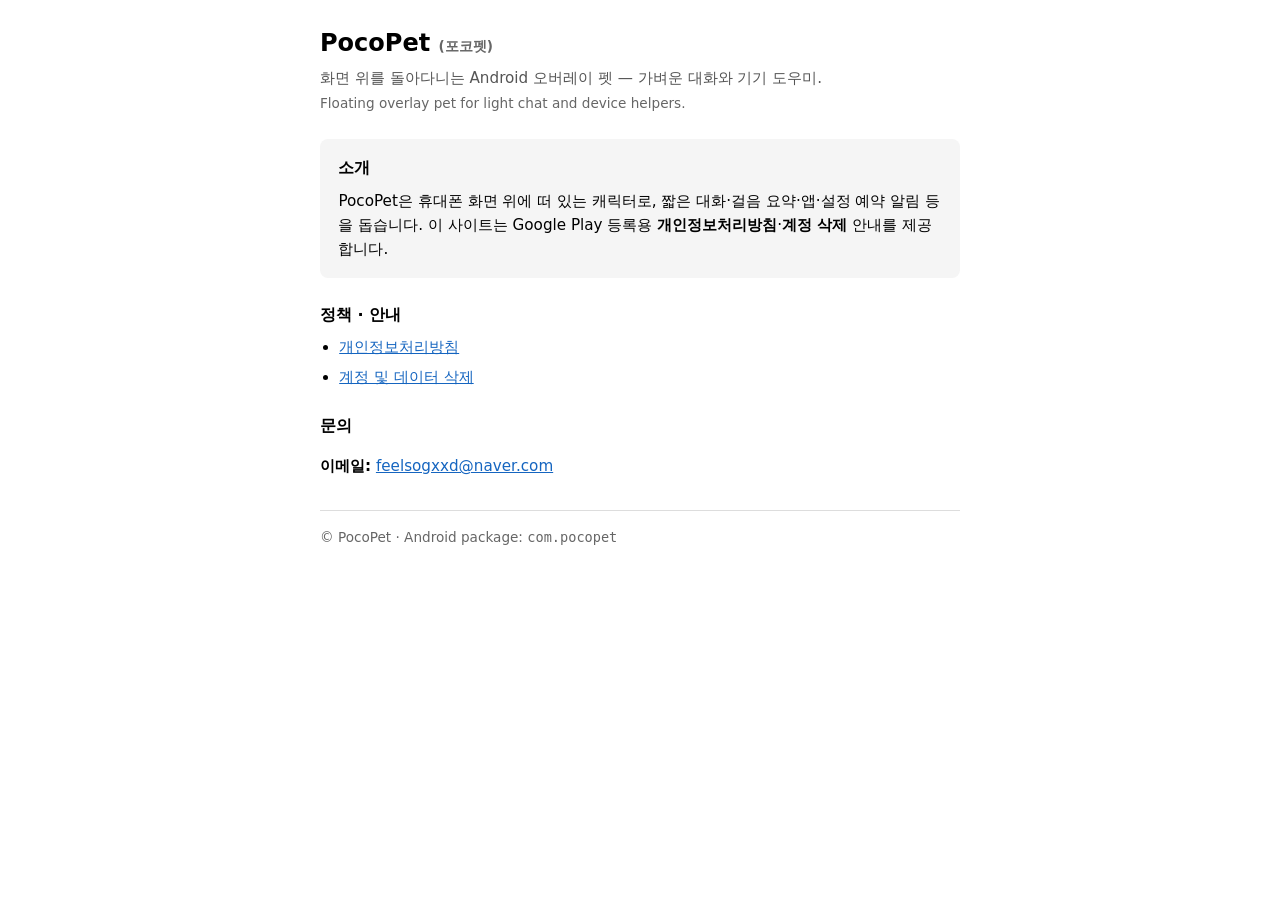
==== index.html @ 8c4f7379 "chore: publish PocoPet policy pages for Play Console Co-authored-by: Cursor <cursoragent@cursor.com>" ====
<!DOCTYPE html>
<html lang="ko">
<head>
  <meta charset="utf-8" />
  <meta name="viewport" content="width=device-width, initial-scale=1" />
  <meta name="description" content="PocoPet(포코펫) — Android 오버레이 펫 앱. 개인정보처리방침·계정 삭제 안내." />
  <title>PocoPet — 포코펫</title>
  <style>
    :root { color-scheme: light dark; }
    body {
      font-family: system-ui, -apple-system, "Segoe UI", Roboto, "Noto Sans KR", sans-serif;
      line-height: 1.6;
      max-width: 40rem;
      margin: 0 auto;
      padding: 1.5rem 1.25rem 2.5rem;
    }
    h1 { font-size: 1.5rem; margin: 0 0 0.25rem; }
    .tagline { color: #555; font-size: 0.95rem; margin: 0 0 1.5rem; }
    .card {
      background: #f5f5f5;
      border-radius: 8px;
      padding: 1rem 1.15rem;
      margin: 1rem 0;
    }
    h2 { font-size: 1rem; margin: 1.5rem 0 0.5rem; }
    ul { padding-left: 1.2rem; margin: 0.25rem 0; }
    li { font-size: 0.95rem; margin: 0.35rem 0; }
    a { color: #1565c0; }
    .muted { color: #666; font-size: 0.85rem; }
    footer { margin-top: 2rem; padding-top: 1rem; border-top: 1px solid #ddd; }
  </style>
</head>
<body>
  <h1>PocoPet <span class="muted">(포코펫)</span></h1>
  <p class="tagline">
    화면 위를 돌아다니는 Android 오버레이 펫 — 가벼운 대화와 기기 도우미.<br />
    <span class="muted">Floating overlay pet for light chat and device helpers.</span>
  </p>

  <div class="card">
    <strong>소개</strong>
    <p style="margin: 0.5rem 0 0; font-size: 0.95rem;">
      PocoPet은 휴대폰 화면 위에 떠 있는 캐릭터로, 짧은 대화·걸음 요약·앱·설정 예약 알림 등을 돕습니다.
      이 사이트는 Google Play 등록용 <strong>개인정보처리방침</strong>·<strong>계정 삭제</strong> 안내를 제공합니다.
    </p>
  </div>

  <h2>정책 · 안내</h2>
  <ul>
    <li><a href="legal/privacy-policy.html">개인정보처리방침</a></li>
    <li><a href="legal/account-deletion.html">계정 및 데이터 삭제</a></li>
  </ul>

  <h2>문의</h2>
  <p style="font-size: 0.95rem;">
    <strong>이메일:</strong>
    <a href="mailto:feelsogxxd@naver.com">feelsogxxd@naver.com</a>
  </p>

  <footer class="muted">
    &copy; PocoPet · Android package: <code>com.pocopet</code>
  </footer>
</body>
</html>
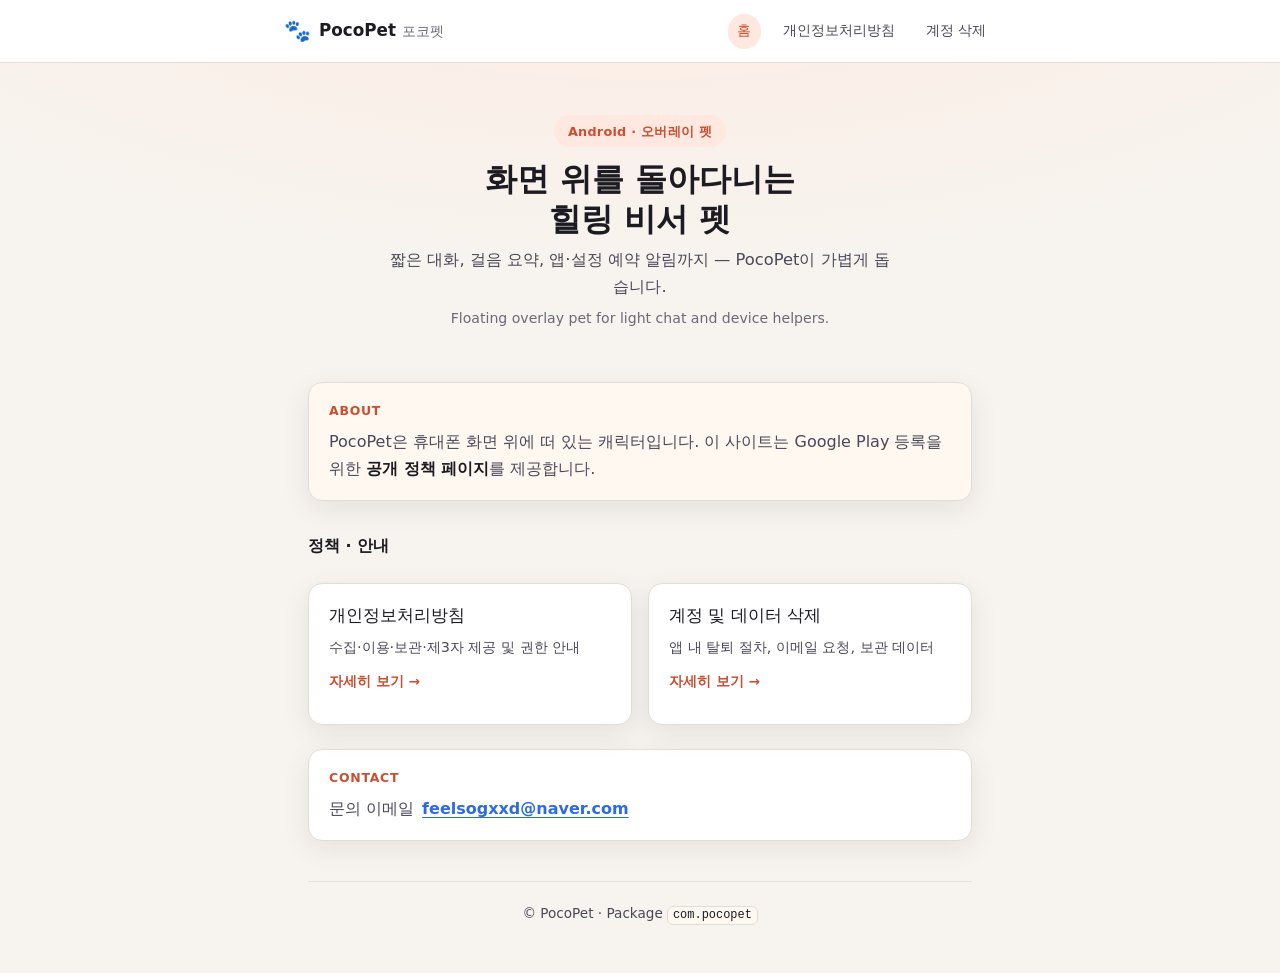
==== commit 3c1397ad: "design: restyle policy pages with shared CSS and dark mode fix Co-authored-by: Cursor <cursoragent@c" ====
--- a/index.html
+++ b/index.html
@@ -4,61 +4,69 @@
   <meta charset="utf-8" />
   <meta name="viewport" content="width=device-width, initial-scale=1" />
   <meta name="description" content="PocoPet(포코펫) — Android 오버레이 펫 앱. 개인정보처리방침·계정 삭제 안내." />
+  <meta name="color-scheme" content="light dark" />
   <title>PocoPet — 포코펫</title>
-  <style>
-    :root { color-scheme: light dark; }
-    body {
-      font-family: system-ui, -apple-system, "Segoe UI", Roboto, "Noto Sans KR", sans-serif;
-      line-height: 1.6;
-      max-width: 40rem;
-      margin: 0 auto;
-      padding: 1.5rem 1.25rem 2.5rem;
-    }
-    h1 { font-size: 1.5rem; margin: 0 0 0.25rem; }
-    .tagline { color: #555; font-size: 0.95rem; margin: 0 0 1.5rem; }
-    .card {
-      background: #f5f5f5;
-      border-radius: 8px;
-      padding: 1rem 1.15rem;
-      margin: 1rem 0;
-    }
-    h2 { font-size: 1rem; margin: 1.5rem 0 0.5rem; }
-    ul { padding-left: 1.2rem; margin: 0.25rem 0; }
-    li { font-size: 0.95rem; margin: 0.35rem 0; }
-    a { color: #1565c0; }
-    .muted { color: #666; font-size: 0.85rem; }
-    footer { margin-top: 2rem; padding-top: 1rem; border-top: 1px solid #ddd; }
-  </style>
+  <link rel="stylesheet" href="assets/site.css" />
 </head>
 <body>
-  <h1>PocoPet <span class="muted">(포코펫)</span></h1>
-  <p class="tagline">
-    화면 위를 돌아다니는 Android 오버레이 펫 — 가벼운 대화와 기기 도우미.<br />
-    <span class="muted">Floating overlay pet for light chat and device helpers.</span>
-  </p>
+  <header class="site-header">
+    <div class="site-header__inner">
+      <a class="brand" href="index.html">
+        <span class="brand__icon" aria-hidden="true">🐾</span>
+        <span>PocoPet <span class="muted" style="font-weight:500">포코펫</span></span>
+      </a>
+      <nav class="site-nav" aria-label="주요 메뉴">
+        <a href="index.html" aria-current="page">홈</a>
+        <a href="legal/privacy-policy.html">개인정보처리방침</a>
+        <a href="legal/account-deletion.html">계정 삭제</a>
+      </nav>
+    </div>
+  </header>
 
-  <div class="card">
-    <strong>소개</strong>
-    <p style="margin: 0.5rem 0 0; font-size: 0.95rem;">
-      PocoPet은 휴대폰 화면 위에 떠 있는 캐릭터로, 짧은 대화·걸음 요약·앱·설정 예약 알림 등을 돕습니다.
-      이 사이트는 Google Play 등록용 <strong>개인정보처리방침</strong>·<strong>계정 삭제</strong> 안내를 제공합니다.
-    </p>
-  </div>
+  <main class="site-main">
+    <section class="hero">
+      <span class="hero__badge">Android · 오버레이 펫</span>
+      <h1>화면 위를 돌아다니는<br />힐링 비서 펫</h1>
+      <p class="hero__sub">
+        짧은 대화, 걸음 요약, 앱·설정 예약 알림까지 —
+        PocoPet이 가볍게 돕습니다.
+        <span class="hero__sub-en">Floating overlay pet for light chat and device helpers.</span>
+      </p>
+    </section>
 
-  <h2>정책 · 안내</h2>
-  <ul>
-    <li><a href="legal/privacy-policy.html">개인정보처리방침</a></li>
-    <li><a href="legal/account-deletion.html">계정 및 데이터 삭제</a></li>
-  </ul>
+    <div class="panel panel--soft">
+      <span class="panel__label">About</span>
+      <p style="margin:0;color:var(--text-secondary)">
+        PocoPet은 휴대폰 화면 위에 떠 있는 캐릭터입니다.
+        이 사이트는 Google Play 등록을 위한 <strong>공개 정책 페이지</strong>를 제공합니다.
+      </p>
+    </div>
 
-  <h2>문의</h2>
-  <p style="font-size: 0.95rem;">
-    <strong>이메일:</strong>
-    <a href="mailto:feelsogxxd@naver.com">feelsogxxd@naver.com</a>
-  </p>
+    <h2 style="margin-top:2rem;border:none;padding:0;font-size:1rem">정책 · 안내</h2>
+    <div class="card-grid">
+      <a class="card card--link" href="legal/privacy-policy.html">
+        <p class="card__title">개인정보처리방침</p>
+        <p class="card__desc">수집·이용·보관·제3자 제공 및 권한 안내</p>
+        <p class="card__arrow">자세히 보기 →</p>
+      </a>
+      <a class="card card--link" href="legal/account-deletion.html">
+        <p class="card__title">계정 및 데이터 삭제</p>
+        <p class="card__desc">앱 내 탈퇴 절차, 이메일 요청, 보관 데이터</p>
+        <p class="card__arrow">자세히 보기 →</p>
+      </a>
+    </div>
 
-  <footer class="muted">
-    &copy; PocoPet · Android package: <code>com.pocopet</code>
-  </footer>
+    <div class="panel">
+      <span class="panel__label">Contact</span>
+      <p class="contact-line" style="margin:0">
+        <span>문의 이메일</span>
+        <a href="mailto:feelsogxxd@naver.com">feelsogxxd@naver.com</a>
+      </p>
+    </div>
+
+    <footer class="site-footer">
+      <p style="margin:0">&copy; PocoPet · Package <code>com.pocopet</code></p>
+    </footer>
+  </main>
 </body>
 </html>
--- a/assets/site.css
+++ b/assets/site.css
@@ -0,0 +1,417 @@
+/* PocoPet policy site — explicit colors (fixes dark-mode white-on-white) */
+:root {
+  --bg: #f7f4ef;
+  --bg-elevated: #ffffff;
+  --bg-soft: #fff8f0;
+  --text: #1c1b22;
+  --text-secondary: #4a4858;
+  --text-muted: #6b6878;
+  --accent: #e86b4a;
+  --accent-dark: #c94f32;
+  --accent-soft: #ffe8df;
+  --border: #e4ddd4;
+  --link: #2d6cdf;
+  --link-hover: #1a4fa8;
+  --shadow: 0 8px 28px rgba(28, 27, 34, 0.08);
+  --radius: 14px;
+  --radius-sm: 10px;
+  --font: system-ui, -apple-system, "Segoe UI", Roboto, "Noto Sans KR", sans-serif;
+  --max: 44rem;
+}
+
+@media (prefers-color-scheme: dark) {
+  :root {
+    --bg: #14161c;
+    --bg-elevated: #1e2129;
+    --bg-soft: #252932;
+    --text: #f2f0f8;
+    --text-secondary: #c8c4d4;
+    --text-muted: #9a96a8;
+    --accent: #ff8f73;
+    --accent-dark: #ffb09a;
+    --accent-soft: #3d2a26;
+    --border: #343846;
+    --link: #7eb3ff;
+    --link-hover: #a8ccff;
+    --shadow: 0 8px 28px rgba(0, 0, 0, 0.35);
+  }
+}
+
+*,
+*::before,
+*::after {
+  box-sizing: border-box;
+}
+
+html {
+  scroll-behavior: smooth;
+}
+
+body {
+  margin: 0;
+  min-height: 100vh;
+  font-family: var(--font);
+  font-size: 1rem;
+  line-height: 1.65;
+  color: var(--text);
+  background: var(--bg);
+  background-image:
+    radial-gradient(ellipse 80% 50% at 50% -20%, var(--accent-soft), transparent);
+}
+
+a {
+  color: var(--link);
+  text-decoration-thickness: 1px;
+  text-underline-offset: 3px;
+}
+
+a:hover {
+  color: var(--link-hover);
+}
+
+.site-header {
+  background: var(--bg-elevated);
+  border-bottom: 1px solid var(--border);
+  box-shadow: 0 1px 0 rgba(255, 255, 255, 0.04);
+}
+
+.site-header__inner {
+  max-width: calc(var(--max) + 3rem);
+  margin: 0 auto;
+  padding: 0.85rem 1.25rem;
+  display: flex;
+  align-items: center;
+  justify-content: space-between;
+  gap: 1rem;
+  flex-wrap: wrap;
+}
+
+.brand {
+  display: inline-flex;
+  align-items: center;
+  gap: 0.5rem;
+  color: var(--text);
+  text-decoration: none;
+  font-weight: 700;
+  font-size: 1.05rem;
+}
+
+.brand:hover {
+  color: var(--accent-dark);
+}
+
+.brand__icon {
+  font-size: 1.35rem;
+  line-height: 1;
+}
+
+.site-nav {
+  display: flex;
+  flex-wrap: wrap;
+  gap: 0.35rem 0.75rem;
+  font-size: 0.9rem;
+}
+
+.site-nav a {
+  color: var(--text-secondary);
+  text-decoration: none;
+  padding: 0.35rem 0.6rem;
+  border-radius: 999px;
+}
+
+.site-nav a:hover,
+.site-nav a[aria-current="page"] {
+  color: var(--accent-dark);
+  background: var(--accent-soft);
+}
+
+.site-main {
+  max-width: var(--max);
+  margin: 0 auto;
+  padding: 1.75rem 1.25rem 3rem;
+}
+
+.hero {
+  text-align: center;
+  padding: 1.5rem 0 2rem;
+}
+
+.hero__badge {
+  display: inline-block;
+  font-size: 0.8rem;
+  font-weight: 600;
+  letter-spacing: 0.02em;
+  color: var(--accent-dark);
+  background: var(--accent-soft);
+  padding: 0.35rem 0.85rem;
+  border-radius: 999px;
+  margin-bottom: 0.75rem;
+}
+
+.hero h1 {
+  margin: 0 0 0.5rem;
+  font-size: clamp(1.65rem, 5vw, 2rem);
+  line-height: 1.25;
+}
+
+.hero__sub {
+  margin: 0 auto;
+  max-width: 32rem;
+  color: var(--text-secondary);
+  font-size: 1.02rem;
+}
+
+.hero__sub-en {
+  display: block;
+  margin-top: 0.35rem;
+  font-size: 0.88rem;
+  color: var(--text-muted);
+}
+
+.card-grid {
+  display: grid;
+  gap: 1rem;
+  margin: 1.5rem 0;
+}
+
+@media (min-width: 520px) {
+  .card-grid {
+    grid-template-columns: 1fr 1fr;
+  }
+}
+
+.card {
+  background: var(--bg-elevated);
+  border: 1px solid var(--border);
+  border-radius: var(--radius);
+  padding: 1.15rem 1.25rem;
+  box-shadow: var(--shadow);
+}
+
+.card--link {
+  display: block;
+  color: inherit;
+  text-decoration: none;
+  transition: transform 0.15s ease, border-color 0.15s ease;
+}
+
+.card--link:hover {
+  transform: translateY(-2px);
+  border-color: var(--accent);
+  color: inherit;
+}
+
+.card__title {
+  margin: 0 0 0.35rem;
+  font-size: 1.05rem;
+  color: var(--text);
+}
+
+.card__desc {
+  margin: 0;
+  font-size: 0.9rem;
+  color: var(--text-secondary);
+}
+
+.card__arrow {
+  margin-top: 0.65rem;
+  font-size: 0.85rem;
+  font-weight: 600;
+  color: var(--accent-dark);
+}
+
+.panel {
+  background: var(--bg-elevated);
+  border: 1px solid var(--border);
+  border-radius: var(--radius);
+  padding: 1.1rem 1.25rem;
+  margin: 1.25rem 0;
+  box-shadow: var(--shadow);
+}
+
+.panel--soft {
+  background: var(--bg-soft);
+}
+
+.panel__label {
+  display: block;
+  font-size: 0.78rem;
+  font-weight: 700;
+  text-transform: uppercase;
+  letter-spacing: 0.06em;
+  color: var(--accent-dark);
+  margin-bottom: 0.5rem;
+}
+
+.page-title {
+  margin: 0 0 0.35rem;
+  font-size: clamp(1.4rem, 4vw, 1.75rem);
+  line-height: 1.3;
+}
+
+.page-meta {
+  margin: 0 0 1.5rem;
+  font-size: 0.9rem;
+  color: var(--text-muted);
+}
+
+.page-meta strong {
+  color: var(--text-secondary);
+}
+
+h2 {
+  margin: 2rem 0 0.65rem;
+  font-size: 1.12rem;
+  color: var(--text);
+  padding-bottom: 0.35rem;
+  border-bottom: 2px solid var(--accent-soft);
+}
+
+h3 {
+  margin: 1.35rem 0 0.5rem;
+  font-size: 1rem;
+  color: var(--text-secondary);
+}
+
+p,
+li {
+  color: var(--text-secondary);
+}
+
+strong {
+  color: var(--text);
+}
+
+ul,
+ol {
+  padding-left: 1.25rem;
+}
+
+li {
+  margin: 0.4rem 0;
+}
+
+.muted {
+  color: var(--text-muted);
+  font-size: 0.88rem;
+}
+
+.steps {
+  background: var(--bg-soft);
+  border: 1px solid var(--border);
+  border-left: 4px solid var(--accent);
+  border-radius: var(--radius-sm);
+  padding: 1rem 1.15rem 1rem 1.2rem;
+  margin: 1rem 0;
+}
+
+.steps strong {
+  display: block;
+  margin-bottom: 0.35rem;
+}
+
+.steps ol {
+  margin: 0;
+}
+
+.steps li {
+  font-weight: 500;
+  color: var(--text);
+}
+
+.table-wrap {
+  overflow-x: auto;
+  margin: 1rem 0;
+  border: 1px solid var(--border);
+  border-radius: var(--radius-sm);
+  background: var(--bg-elevated);
+}
+
+table {
+  width: 100%;
+  border-collapse: collapse;
+  font-size: 0.88rem;
+}
+
+th,
+td {
+  padding: 0.6rem 0.75rem;
+  text-align: left;
+  vertical-align: top;
+  border-bottom: 1px solid var(--border);
+  color: var(--text-secondary);
+}
+
+tr:last-child th,
+tr:last-child td {
+  border-bottom: none;
+}
+
+th {
+  background: var(--bg-soft);
+  color: var(--text);
+  font-weight: 600;
+}
+
+code {
+  font-size: 0.88em;
+  padding: 0.12em 0.4em;
+  border-radius: 6px;
+  background: var(--bg-soft);
+  color: var(--text);
+  border: 1px solid var(--border);
+}
+
+.contact-line {
+  display: flex;
+  flex-wrap: wrap;
+  align-items: center;
+  gap: 0.5rem;
+  font-size: 1rem;
+}
+
+.contact-line a {
+  font-weight: 600;
+}
+
+.site-footer {
+  margin-top: 2.5rem;
+  padding-top: 1.25rem;
+  border-top: 1px solid var(--border);
+  font-size: 0.85rem;
+  color: var(--text-muted);
+  text-align: center;
+}
+
+.site-footer a {
+  color: var(--text-secondary);
+}
+
+.breadcrumb {
+  font-size: 0.88rem;
+  color: var(--text-muted);
+  margin-bottom: 1.25rem;
+}
+
+.breadcrumb a {
+  color: var(--text-secondary);
+  text-decoration: none;
+}
+
+.breadcrumb a:hover {
+  color: var(--accent-dark);
+}
+
+.app-chip {
+  display: inline-flex;
+  flex-wrap: wrap;
+  align-items: center;
+  gap: 0.35rem 0.65rem;
+  font-size: 0.9rem;
+  color: var(--text-secondary);
+  margin-bottom: 0.5rem;
+}
+
+.app-chip strong {
+  color: var(--text);
+}
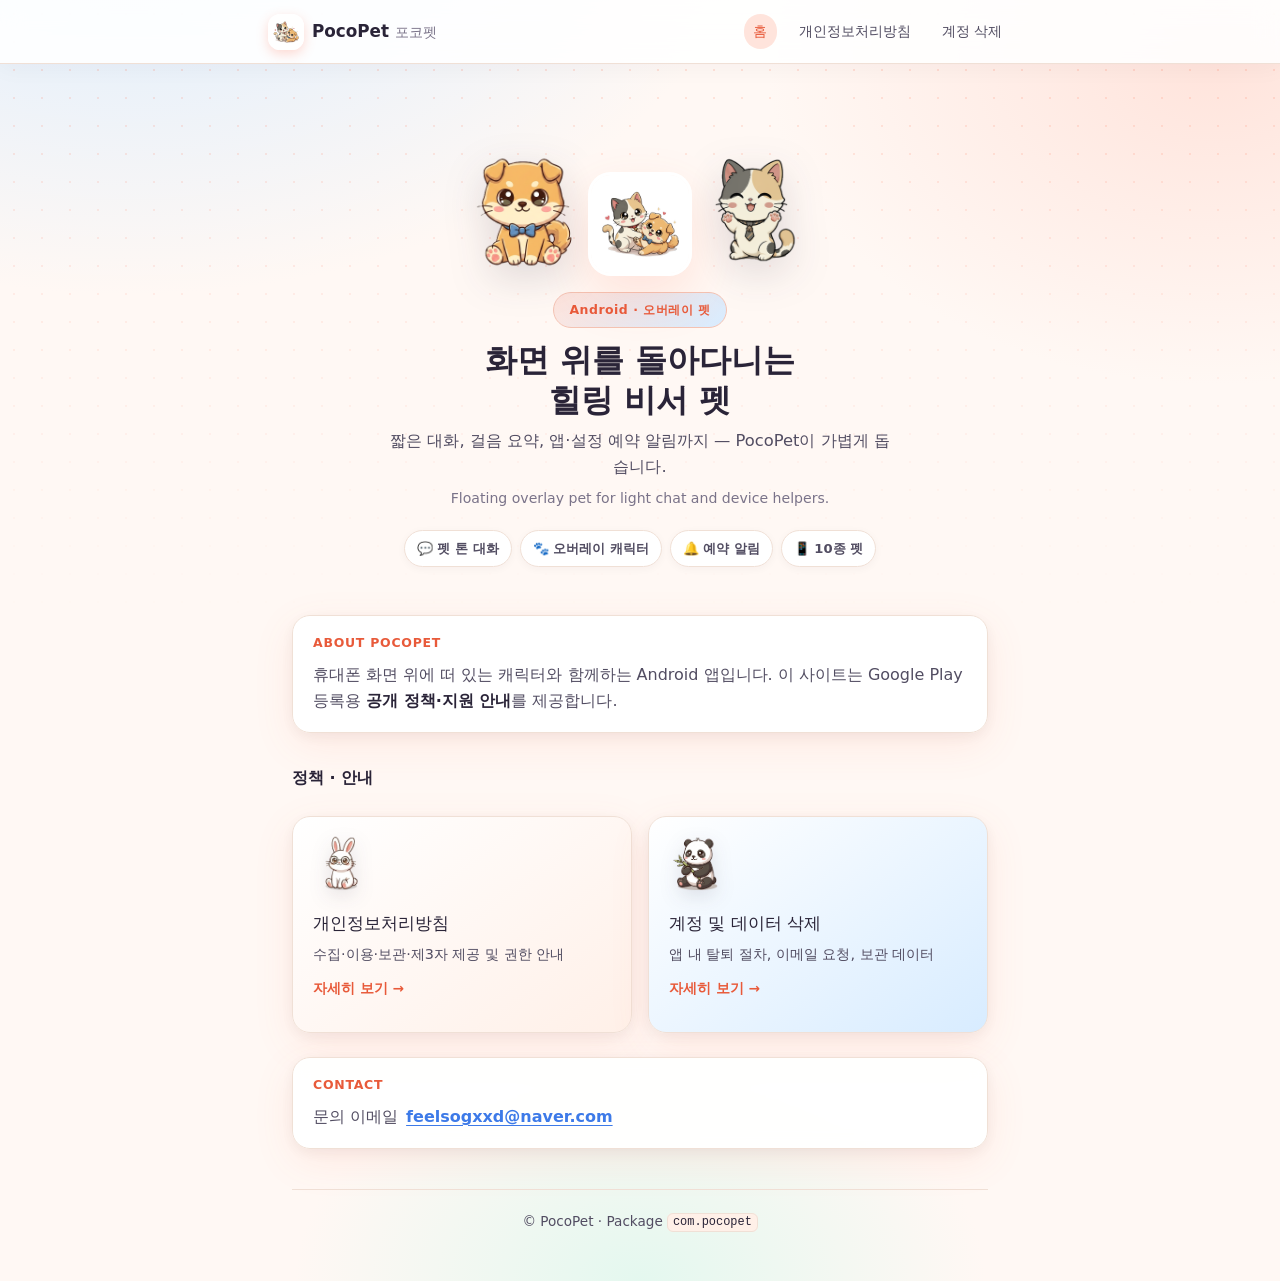
==== commit 9608f5b1: "design: app pet assets, warmer UI and hero showcase Co-authored-by: Cursor <cursoragent@cursor.com>" ====
--- a/index.html
+++ b/index.html
@@ -6,13 +6,14 @@
   <meta name="description" content="PocoPet(포코펫) — Android 오버레이 펫 앱. 개인정보처리방침·계정 삭제 안내." />
   <meta name="color-scheme" content="light dark" />
   <title>PocoPet — 포코펫</title>
+  <link rel="icon" href="assets/app-icon.png" type="image/png" />
   <link rel="stylesheet" href="assets/site.css" />
 </head>
 <body>
   <header class="site-header">
     <div class="site-header__inner">
       <a class="brand" href="index.html">
-        <span class="brand__icon" aria-hidden="true">🐾</span>
+        <img class="brand__logo" src="assets/app-icon.png" width="36" height="36" alt="" />
         <span>PocoPet <span class="muted" style="font-weight:500">포코펫</span></span>
       </a>
       <nav class="site-nav" aria-label="주요 메뉴">
@@ -25,6 +26,11 @@
 
   <main class="site-main">
     <section class="hero">
+      <div class="hero-stage" aria-hidden="true">
+        <img class="hero-stage__pet hero-stage__pet--left" src="assets/images/pet-dog-yellow.png" alt="" />
+        <img class="hero-stage__app" src="assets/app-icon.png" alt="PocoPet 앱 아이콘" />
+        <img class="hero-stage__pet hero-stage__pet--right" src="assets/images/pet-cat-shorthair.png" alt="" />
+      </div>
       <span class="hero__badge">Android · 오버레이 펫</span>
       <h1>화면 위를 돌아다니는<br />힐링 비서 펫</h1>
       <p class="hero__sub">
@@ -32,31 +38,39 @@
         PocoPet이 가볍게 돕습니다.
         <span class="hero__sub-en">Floating overlay pet for light chat and device helpers.</span>
       </p>
+      <ul class="feature-strip">
+        <li>💬 펫 톤 대화</li>
+        <li>🐾 오버레이 캐릭터</li>
+        <li>🔔 예약 알림</li>
+        <li>📱 10종 펫</li>
+      </ul>
     </section>
 
-    <div class="panel panel--soft">
-      <span class="panel__label">About</span>
+    <div class="panel panel--soft panel--glass">
+      <span class="panel__label">About PocoPet</span>
       <p style="margin:0;color:var(--text-secondary)">
-        PocoPet은 휴대폰 화면 위에 떠 있는 캐릭터입니다.
-        이 사이트는 Google Play 등록을 위한 <strong>공개 정책 페이지</strong>를 제공합니다.
+        휴대폰 화면 위에 떠 있는 캐릭터와 함께하는 Android 앱입니다.
+        이 사이트는 Google Play 등록용 <strong>공개 정책·지원 안내</strong>를 제공합니다.
       </p>
     </div>
 
-    <h2 style="margin-top:2rem;border:none;padding:0;font-size:1rem">정책 · 안내</h2>
+    <h2 style="margin-top:2rem;border:none;padding:0;font-size:1rem;color:var(--text)">정책 · 안내</h2>
     <div class="card-grid">
-      <a class="card card--link" href="legal/privacy-policy.html">
+      <a class="card card--link card--policy" href="legal/privacy-policy.html">
+        <img class="card__thumb" src="assets/images/pet-rabbit.png" alt="" />
         <p class="card__title">개인정보처리방침</p>
         <p class="card__desc">수집·이용·보관·제3자 제공 및 권한 안내</p>
         <p class="card__arrow">자세히 보기 →</p>
       </a>
-      <a class="card card--link" href="legal/account-deletion.html">
+      <a class="card card--link card--delete" href="legal/account-deletion.html">
+        <img class="card__thumb" src="assets/images/pet-panda.png" alt="" />
         <p class="card__title">계정 및 데이터 삭제</p>
         <p class="card__desc">앱 내 탈퇴 절차, 이메일 요청, 보관 데이터</p>
         <p class="card__arrow">자세히 보기 →</p>
       </a>
     </div>
 
-    <div class="panel">
+    <div class="panel panel--glass">
       <span class="panel__label">Contact</span>
       <p class="contact-line" style="margin:0">
         <span>문의 이메일</span>
--- a/assets/site.css
+++ b/assets/site.css
@@ -1,39 +1,51 @@
 /* PocoPet policy site — explicit colors (fixes dark-mode white-on-white) */
 :root {
-  --bg: #f7f4ef;
+  --bg: #fff8f4;
   --bg-elevated: #ffffff;
-  --bg-soft: #fff8f0;
-  --text: #1c1b22;
-  --text-secondary: #4a4858;
-  --text-muted: #6b6878;
-  --accent: #e86b4a;
-  --accent-dark: #c94f32;
-  --accent-soft: #ffe8df;
-  --border: #e4ddd4;
-  --link: #2d6cdf;
-  --link-hover: #1a4fa8;
-  --shadow: 0 8px 28px rgba(28, 27, 34, 0.08);
-  --radius: 14px;
-  --radius-sm: 10px;
+  --bg-soft: #fff0e8;
+  --bg-sky: #e8f4ff;
+  --text: #2a2438;
+  --text-secondary: #524d62;
+  --text-muted: #7a7389;
+  --accent: #ff6b4a;
+  --accent-dark: #e85a3a;
+  --accent-soft: #ffe4dc;
+  --sky: #5eb8ff;
+  --sky-soft: #d8ecff;
+  --mint: #6ed4a8;
+  --mint-soft: #e4f8ef;
+  --border: #f0e0d6;
+  --link: #3d7ae8;
+  --link-hover: #255ec4;
+  --shadow: 0 12px 40px rgba(255, 107, 74, 0.1), 0 4px 16px rgba(42, 36, 56, 0.06);
+  --shadow-lg: 0 20px 50px rgba(255, 107, 74, 0.14);
+  --radius: 18px;
+  --radius-sm: 12px;
   --font: system-ui, -apple-system, "Segoe UI", Roboto, "Noto Sans KR", sans-serif;
-  --max: 44rem;
+  --max: 46rem;
 }
 
 @media (prefers-color-scheme: dark) {
   :root {
-    --bg: #14161c;
-    --bg-elevated: #1e2129;
-    --bg-soft: #252932;
-    --text: #f2f0f8;
-    --text-secondary: #c8c4d4;
-    --text-muted: #9a96a8;
-    --accent: #ff8f73;
-    --accent-dark: #ffb09a;
-    --accent-soft: #3d2a26;
-    --border: #343846;
-    --link: #7eb3ff;
-    --link-hover: #a8ccff;
-    --shadow: 0 8px 28px rgba(0, 0, 0, 0.35);
+    --bg: #16131f;
+    --bg-elevated: #221e2c;
+    --bg-soft: #2c2738;
+    --bg-sky: #1e2a3d;
+    --text: #f8f4ff;
+    --text-secondary: #d4cee8;
+    --text-muted: #a39ab8;
+    --accent: #ff8f6e;
+    --accent-dark: #ffb89a;
+    --accent-soft: #3d2a32;
+    --sky: #7ec8ff;
+    --sky-soft: #243548;
+    --mint: #7ee4b0;
+    --mint-soft: #1e3328;
+    --border: #3a3548;
+    --link: #8eb8ff;
+    --link-hover: #b8d4ff;
+    --shadow: 0 12px 40px rgba(0, 0, 0, 0.35);
+    --shadow-lg: 0 24px 56px rgba(0, 0, 0, 0.45);
   }
 }
 
@@ -54,9 +66,29 @@
   font-size: 1rem;
   line-height: 1.65;
   color: var(--text);
-  background: var(--bg);
+  background-color: var(--bg);
   background-image:
-    radial-gradient(ellipse 80% 50% at 50% -20%, var(--accent-soft), transparent);
+    radial-gradient(ellipse 90% 60% at 10% -10%, var(--sky-soft), transparent 55%),
+    radial-gradient(ellipse 70% 50% at 95% 5%, var(--accent-soft), transparent 50%),
+    radial-gradient(ellipse 60% 40% at 50% 100%, var(--mint-soft), transparent 45%);
+}
+
+body::before {
+  content: "";
+  position: fixed;
+  inset: 0;
+  pointer-events: none;
+  opacity: 0.35;
+  background-image: radial-gradient(circle, var(--accent) 1px, transparent 1px);
+  background-size: 28px 28px;
+  mask-image: linear-gradient(to bottom, rgba(0, 0, 0, 0.5), transparent 70%);
+  z-index: 0;
+}
+
+.site-header,
+.site-main {
+  position: relative;
+  z-index: 1;
 }
 
 a {
@@ -70,9 +102,10 @@
 }
 
 .site-header {
-  background: var(--bg-elevated);
+  background: color-mix(in srgb, var(--bg-elevated) 88%, transparent);
+  backdrop-filter: blur(12px);
   border-bottom: 1px solid var(--border);
-  box-shadow: 0 1px 0 rgba(255, 255, 255, 0.04);
+  box-shadow: 0 4px 24px rgba(42, 36, 56, 0.04);
 }
 
 .site-header__inner {
@@ -100,9 +133,19 @@
   color: var(--accent-dark);
 }
 
-.brand__icon {
-  font-size: 1.35rem;
-  line-height: 1;
+.brand__logo {
+  width: 2.25rem;
+  height: 2.25rem;
+  border-radius: 12px;
+  object-fit: cover;
+  box-shadow: 0 4px 12px rgba(255, 107, 74, 0.25);
+  border: 2px solid #fff;
+}
+
+@media (prefers-color-scheme: dark) {
+  .brand__logo {
+    border-color: var(--border);
+  }
 }
 
 .site-nav {
@@ -133,19 +176,71 @@
 
 .hero {
   text-align: center;
-  padding: 1.5rem 0 2rem;
+  padding: 0.5rem 0 1.75rem;
+}
+
+.hero-stage {
+  position: relative;
+  display: flex;
+  align-items: flex-end;
+  justify-content: center;
+  gap: 0.25rem;
+  min-height: 11rem;
+  margin: 0 auto 1rem;
+  max-width: 22rem;
+}
+
+.hero-stage__pet {
+  width: clamp(5.5rem, 22vw, 7.5rem);
+  height: auto;
+  object-fit: contain;
+  filter: drop-shadow(0 12px 20px rgba(42, 36, 56, 0.15));
+  animation: pet-bob 3.2s ease-in-out infinite;
+}
+
+.hero-stage__pet--left {
+  animation-delay: 0.4s;
+  margin-bottom: 0.25rem;
+}
+
+.hero-stage__pet--right {
+  animation-delay: 0.9s;
+  margin-bottom: 0.5rem;
+}
+
+.hero-stage__app {
+  width: clamp(5rem, 18vw, 6.5rem);
+  height: clamp(5rem, 18vw, 6.5rem);
+  border-radius: 22%;
+  object-fit: cover;
+  box-shadow: var(--shadow-lg);
+  border: 3px solid #fff;
+  z-index: 2;
+  animation: pet-bob 2.8s ease-in-out infinite;
+}
+
+@media (prefers-color-scheme: dark) {
+  .hero-stage__app {
+    border-color: var(--bg-soft);
+  }
+}
+
+@keyframes pet-bob {
+  0%, 100% { transform: translateY(0); }
+  50% { transform: translateY(-8px); }
 }
 
 .hero__badge {
   display: inline-block;
-  font-size: 0.8rem;
-  font-weight: 600;
-  letter-spacing: 0.02em;
-  color: var(--accent-dark);
-  background: var(--accent-soft);
-  padding: 0.35rem 0.85rem;
+  font-size: 0.78rem;
+  font-weight: 700;
+  letter-spacing: 0.04em;
+  color: var(--accent-dark);
+  background: linear-gradient(135deg, var(--accent-soft), var(--sky-soft));
+  padding: 0.4rem 0.95rem;
   border-radius: 999px;
   margin-bottom: 0.75rem;
+  border: 1px solid color-mix(in srgb, var(--accent) 25%, var(--border));
 }
 
 .hero h1 {
@@ -196,9 +291,26 @@
 }
 
 .card--link:hover {
-  transform: translateY(-2px);
+  transform: translateY(-4px);
   border-color: var(--accent);
+  box-shadow: var(--shadow-lg);
   color: inherit;
+}
+
+.card__thumb {
+  width: 3.5rem;
+  height: 3.5rem;
+  object-fit: contain;
+  margin-bottom: 0.65rem;
+  filter: drop-shadow(0 6px 10px rgba(42, 36, 56, 0.12));
+}
+
+.card--policy {
+  background: linear-gradient(145deg, var(--bg-elevated) 0%, var(--bg-soft) 100%);
+}
+
+.card--delete {
+  background: linear-gradient(145deg, var(--bg-elevated) 0%, var(--sky-soft) 100%);
 }
 
 .card__title {
@@ -415,3 +527,366 @@
 .app-chip strong {
   color: var(--text);
 }
+
+/* —— Legal / policy pages —— */
+.doc-hero {
+  text-align: center;
+  padding: 0.5rem 0 1.5rem;
+  margin-bottom: 0.5rem;
+}
+
+.doc-hero__logo {
+  width: 4.5rem;
+  height: 4.5rem;
+  border-radius: 22%;
+  object-fit: cover;
+  margin-bottom: 0.85rem;
+  box-shadow: var(--shadow-lg);
+  border: 3px solid #fff;
+}
+
+@media (prefers-color-scheme: dark) {
+  .doc-hero__logo {
+    border-color: var(--bg-soft);
+  }
+}
+
+.page-deco {
+  pointer-events: none;
+  position: fixed;
+  z-index: 0;
+  opacity: 0.12;
+  width: clamp(6rem, 18vw, 9rem);
+  filter: drop-shadow(0 8px 16px rgba(0, 0, 0, 0.08));
+}
+
+.page-deco--tl {
+  top: 5.5rem;
+  left: max(0.5rem, 2vw);
+  transform: rotate(-8deg);
+}
+
+.page-deco--br {
+  bottom: 1rem;
+  right: max(0.5rem, 2vw);
+  transform: rotate(6deg);
+}
+
+@media (max-width: 640px) {
+  .page-deco {
+    opacity: 0.07;
+    width: 5rem;
+  }
+}
+
+.feature-strip {
+  display: flex;
+  flex-wrap: wrap;
+  justify-content: center;
+  gap: 0.5rem;
+  margin: 1.25rem 0 0;
+  padding: 0;
+  list-style: none;
+}
+
+.feature-strip li {
+  margin: 0;
+  padding: 0.4rem 0.75rem;
+  font-size: 0.82rem;
+  font-weight: 600;
+  color: var(--text-secondary);
+  background: var(--bg-elevated);
+  border: 1px solid var(--border);
+  border-radius: 999px;
+  box-shadow: 0 2px 8px rgba(42, 36, 56, 0.04);
+}
+
+.panel--glass {
+  background: color-mix(in srgb, var(--bg-elevated) 92%, transparent);
+  backdrop-filter: blur(8px);
+}
+
+.doc-hero .page-title {
+  margin-bottom: 0.5rem;
+}
+
+.doc-hero .page-meta {
+  margin-bottom: 0;
+}
+
+.summary-grid {
+  display: grid;
+  gap: 0.65rem;
+  margin: 0;
+  padding: 0;
+  list-style: none;
+}
+
+@media (min-width: 560px) {
+  .summary-grid {
+    grid-template-columns: 1fr 1fr;
+  }
+
+  .summary-grid--wide {
+    grid-column: 1 / -1;
+  }
+}
+
+.summary-grid li {
+  display: flex;
+  gap: 0.65rem;
+  align-items: flex-start;
+  margin: 0;
+  padding: 0.75rem 0.85rem;
+  background: var(--bg-elevated);
+  border: 1px solid var(--border);
+  border-radius: var(--radius-sm);
+  color: var(--text-secondary);
+  font-size: 0.9rem;
+}
+
+.summary-grid__icon {
+  flex-shrink: 0;
+  font-size: 1.1rem;
+  line-height: 1.4;
+}
+
+.toc {
+  margin: 1.25rem 0 1.75rem;
+}
+
+.toc__title {
+  margin: 0 0 0.65rem;
+  font-size: 0.78rem;
+  font-weight: 700;
+  letter-spacing: 0.06em;
+  text-transform: uppercase;
+  color: var(--accent-dark);
+}
+
+.toc__list {
+  margin: 0;
+  padding: 0;
+  list-style: none;
+  display: grid;
+  gap: 0.35rem;
+}
+
+@media (min-width: 560px) {
+  .toc__list {
+    grid-template-columns: 1fr 1fr;
+  }
+}
+
+.toc__list a {
+  display: block;
+  padding: 0.45rem 0.65rem;
+  border-radius: 8px;
+  color: var(--text-secondary);
+  text-decoration: none;
+  font-size: 0.88rem;
+  border: 1px solid transparent;
+}
+
+.toc__list a:hover {
+  background: var(--bg-soft);
+  border-color: var(--border);
+  color: var(--accent-dark);
+}
+
+.section {
+  background: var(--bg-elevated);
+  border: 1px solid var(--border);
+  border-radius: var(--radius);
+  padding: 1.15rem 1.25rem 1.25rem;
+  margin: 1.25rem 0;
+  box-shadow: var(--shadow);
+}
+
+.section > h2 {
+  margin-top: 0;
+  border-bottom: none;
+  padding-bottom: 0;
+  display: flex;
+  align-items: center;
+  gap: 0.5rem;
+  font-size: 1.08rem;
+}
+
+.section > h2::before {
+  content: attr(data-num);
+  display: inline-flex;
+  align-items: center;
+  justify-content: center;
+  min-width: 1.65rem;
+  height: 1.65rem;
+  font-size: 0.8rem;
+  font-weight: 700;
+  color: var(--accent-dark);
+  background: var(--accent-soft);
+  border-radius: 8px;
+  flex-shrink: 0;
+}
+
+.section h3 {
+  margin-top: 1rem;
+  font-size: 0.95rem;
+  color: var(--text);
+}
+
+.section > h2 + p,
+.section > h2 + ul {
+  margin-top: 0.65rem;
+}
+
+.callout {
+  display: flex;
+  gap: 0.75rem;
+  align-items: flex-start;
+  padding: 1rem 1.1rem;
+  border-radius: var(--radius-sm);
+  margin: 1rem 0;
+  border: 1px solid var(--border);
+}
+
+.callout__icon {
+  font-size: 1.25rem;
+  line-height: 1.2;
+  flex-shrink: 0;
+}
+
+.callout--info {
+  background: var(--bg-soft);
+}
+
+.callout--warn {
+  background: var(--accent-soft);
+  border-color: var(--accent);
+}
+
+.callout p {
+  margin: 0;
+}
+
+.callout p + p {
+  margin-top: 0.5rem;
+}
+
+.action-cards {
+  display: grid;
+  gap: 1rem;
+  margin: 1.25rem 0;
+}
+
+@media (min-width: 520px) {
+  .action-cards {
+    grid-template-columns: 1fr 1fr;
+  }
+}
+
+.action-card {
+  background: var(--bg-elevated);
+  border: 1px solid var(--border);
+  border-radius: var(--radius);
+  padding: 1.15rem 1.2rem;
+  box-shadow: var(--shadow);
+}
+
+.action-card--primary {
+  border-color: var(--accent);
+  background: linear-gradient(160deg, var(--bg-elevated) 0%, var(--accent-soft) 120%);
+}
+
+.action-card__badge {
+  display: inline-block;
+  font-size: 0.72rem;
+  font-weight: 700;
+  text-transform: uppercase;
+  letter-spacing: 0.05em;
+  color: var(--accent-dark);
+  background: var(--accent-soft);
+  padding: 0.2rem 0.5rem;
+  border-radius: 6px;
+  margin-bottom: 0.5rem;
+}
+
+.action-card h3 {
+  margin: 0 0 0.4rem;
+  font-size: 1rem;
+  color: var(--text);
+}
+
+.action-card p {
+  margin: 0;
+  font-size: 0.9rem;
+}
+
+.step-flow {
+  margin: 1rem 0 0;
+  padding: 0;
+  list-style: none;
+  counter-reset: step;
+}
+
+.step-flow li {
+  position: relative;
+  margin: 0 0 0.75rem;
+  padding: 0.85rem 1rem 0.85rem 3rem;
+  background: var(--bg-soft);
+  border: 1px solid var(--border);
+  border-radius: var(--radius-sm);
+  color: var(--text);
+  font-weight: 500;
+  font-size: 0.92rem;
+  counter-increment: step;
+}
+
+.step-flow li::before {
+  content: counter(step);
+  position: absolute;
+  left: 0.85rem;
+  top: 0.85rem;
+  width: 1.5rem;
+  height: 1.5rem;
+  display: flex;
+  align-items: center;
+  justify-content: center;
+  font-size: 0.75rem;
+  font-weight: 700;
+  color: #fff;
+  background: var(--accent);
+  border-radius: 50%;
+}
+
+.badge {
+  display: inline-block;
+  font-size: 0.75rem;
+  font-weight: 700;
+  padding: 0.15rem 0.45rem;
+  border-radius: 6px;
+  background: var(--accent-soft);
+  color: var(--accent-dark);
+}
+
+.badge--ok {
+  background: #e6f4ea;
+  color: #1e6b3a;
+}
+
+@media (prefers-color-scheme: dark) {
+  .badge--ok {
+    background: #1a3324;
+    color: #8fd4a6;
+  }
+}
+
+.contact-panel {
+  text-align: center;
+  margin-top: 1.5rem;
+}
+
+.contact-panel a {
+  font-size: 1.05rem;
+  font-weight: 700;
+}
+
